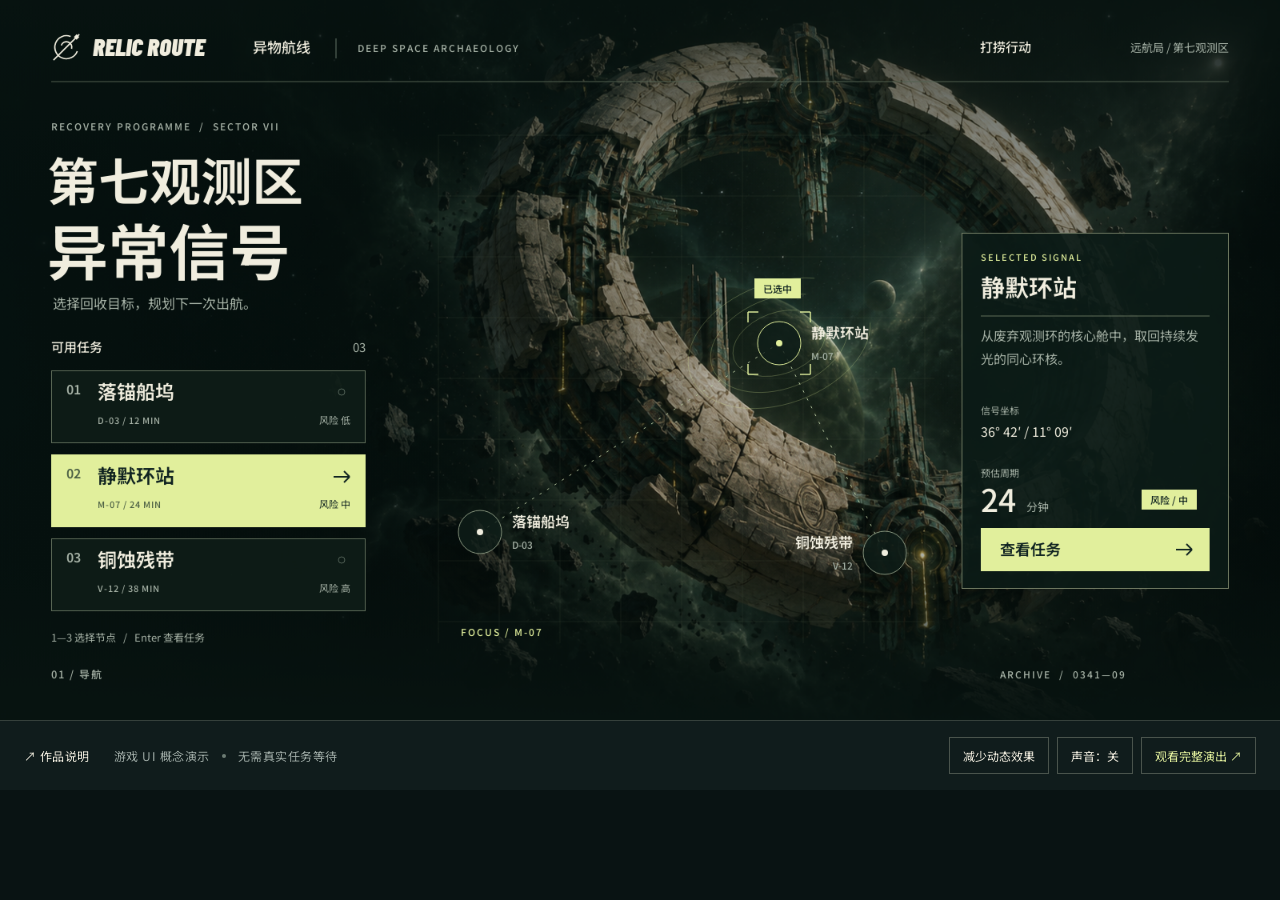
==== demo/index.html @ 28699451 "Create Relic Route game UI and motion portfolio" ====
<!doctype html>
<html lang="zh-CN">
<head>
  <meta charset="UTF-8"><meta name="viewport" content="width=device-width, initial-scale=1">
  <meta name="theme-color" content="#101c1c">
  <meta name="description" content="异物航线：深空考古游戏 UI 与动效概念作品。体验任务选择、航线确认和遗物领取。">
  <title>异物航线 · RELIC ROUTE — 可交互原型</title>
  <link rel="stylesheet" href="style.css">
</head>
<body>
  <main>
    <div class="portrait-note">本作品按 PC 游戏的 16:9 界面设计。手机建议横屏观看，或在作品页查看界面图与短片。</div>
    <div id="stage" class="stage" aria-label="异物航线游戏界面">
      <canvas id="game" width="1600" height="900" aria-hidden="true"></canvas>
      <div id="controls" class="controls"></div>
      <section class="sr-only" aria-label="当前界面信息"><h1 id="screen-title">载入异物航线</h1><p id="screen-description"></p></section>
      <div class="loading" id="loading"><span class="loading-symbol">◎</span><p>正在建立航线</p><small>RELIC ROUTE</small></div>
    </div>
    <div class="demo-bar">
      <a href="../index.html" class="back-link">↗ 作品说明</a>
      <span class="demo-label">游戏 UI 概念演示 <i></i> 无需真实任务等待</span>
      <div class="demo-actions">
        <button id="motion" aria-pressed="false">减少动态效果</button>
        <button id="sound" aria-pressed="false">声音：关</button>
        <button id="film">观看完整演出 <span>↗</span></button>
      </div>
    </div>
    <div id="film-controls" class="film-controls" hidden>
      <button id="pause-film">暂停</button><label>演出时间<input type="range" id="film-time" min="0" max="30" step="0.1" value="0"></label><output id="film-time-label">00:00 / 00:30</output><button id="exit-film">返回操作</button>
    </div>
    <details id="studio" hidden><summary>作品导出工具</summary><p>使用项目的本地服务保存四张原生界面图和完整演出。导出内容与交互原型共用画面与时间轴。</p><button id="export-frames">保存四张界面图</button><button id="export-film">录制 30 秒演出</button><output id="export-status" role="status"></output></details>
    <p id="announcement" class="sr-only" aria-live="polite"></p>
  </main>
  <script src="app.js"></script>
</body>
</html>
---- demo/style.css ----
@font-face{font-family:Archive;src:url('assets/fonts/RelicSansSC.woff2') format('woff2');font-weight:100 900;font-display:swap}
@font-face{font-family:Route;src:url('assets/fonts/BarlowCondensed-BlackItalic.ttf') format('truetype');font-weight:900;font-display:swap}
:root{color-scheme:dark;--acid:#e1ef9c;--paper:#f1eddf;--muted:#9da9a4}
*{box-sizing:border-box}body{margin:0;background:#091313;color:var(--paper);font-family:Archive,'PingFang SC','Microsoft YaHei',sans-serif}main{max-width:1920px;margin:auto}.stage{position:relative;width:100%;aspect-ratio:16/9;overflow:hidden;background:#101c1c}canvas{display:block;width:100%;height:100%}.controls{position:absolute;inset:0}.game-button{position:absolute;border:0;padding:0;background:transparent;color:transparent;cursor:pointer;border-radius:2px;touch-action:manipulation}.game-button:focus-visible{outline:3px solid var(--acid);outline-offset:5px}.game-button:disabled{cursor:default}.demo-bar{display:flex;align-items:center;gap:24px;padding:16px 24px;background:#101c1c;border-top:1px solid #35403b;font-size:12px;letter-spacing:.04em}.demo-bar a{color:var(--paper);text-decoration:none}.back-link{white-space:nowrap}.demo-label{color:var(--muted);display:flex;align-items:center;gap:12px}.demo-label i{width:4px;height:4px;border-radius:50%;background:#6c7b73}.demo-actions{margin-left:auto;display:flex;align-items:center;gap:8px}button{font:inherit}button:not(.game-button){padding:9px 13px;border:1px solid #49534c;background:transparent;color:var(--paper);cursor:pointer}button:not(.game-button):hover,button[aria-pressed=true]:not(.game-button){background:#283832;border-color:#a7b388}#film{color:var(--acid)}button:focus-visible,a:focus-visible,input:focus-visible,summary:focus-visible{outline:2px solid var(--acid);outline-offset:4px}.film-controls{display:flex;gap:16px;align-items:center;padding:12px 24px;background:#172520}.film-controls[hidden],details[hidden]{display:none}.film-controls label{display:flex;align-items:center;gap:18px;flex:1;font-size:12px}.film-controls input{width:100%;accent-color:var(--acid)}.film-controls output{font-size:12px;white-space:nowrap}details{padding:24px;background:#152620;font-size:13px}summary{cursor:pointer}details p{color:var(--muted)}details button{margin:8px}#export-status{display:block;margin:8px;color:var(--acid)}.sr-only{position:absolute;width:1px;height:1px;margin:-1px;padding:0;overflow:hidden;clip:rect(0,0,0,0);white-space:nowrap;border:0}.loading{position:absolute;inset:0;display:grid;align-content:center;justify-items:center;background:#101c1c;z-index:2;font-size:16px}.loading-symbol{font-size:56px;color:var(--acid)}.loading small{font-family:Route,sans-serif;letter-spacing:.15em}.loading[hidden]{display:none}.portrait-note{display:none;font-size:12px;line-height:1.7;padding:16px;color:var(--muted);background:#152620}
@media(max-width:900px){.demo-bar{gap:12px;flex-wrap:wrap;padding:12px}.demo-label{display:none}.demo-actions{gap:5px}button:not(.game-button){padding:10px 9px;font-size:12px}.film-controls{flex-wrap:wrap;padding:12px}.film-controls label{flex-basis:55%}}
@media(max-width:700px) and (orientation:portrait){.portrait-note{display:block}.demo-actions{margin-left:0}.stage{min-width:700px}main{overflow:auto}.demo-bar{min-width:0;position:sticky;left:0}}
@media(prefers-reduced-motion:reduce){*{scroll-behavior:auto}}
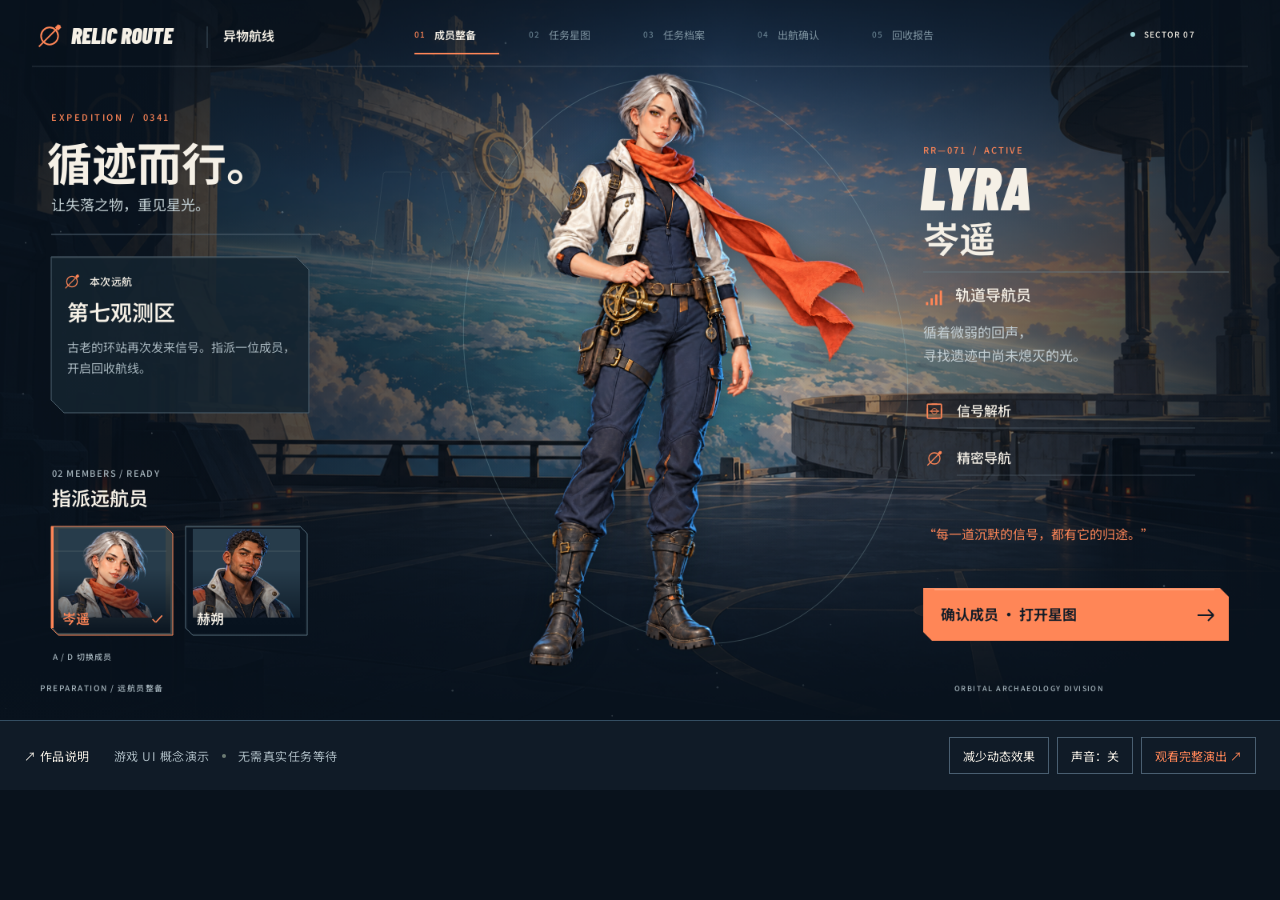
==== commit a86f3fbd: "Redesign Relic Route with characters and cinematic UI" ====
--- a/demo/index.html
+++ b/demo/index.html
@@ -2,8 +2,8 @@
 <html lang="zh-CN">
 <head>
   <meta charset="UTF-8"><meta name="viewport" content="width=device-width, initial-scale=1">
-  <meta name="theme-color" content="#101c1c">
-  <meta name="description" content="异物航线：深空考古游戏 UI 与动效概念作品。体验任务选择、航线确认和遗物领取。">
+  <meta name="theme-color" content="#101b27">
+  <meta name="description" content="异物航线：角色、界面与动态演出。指派远航员，选择航线，揭开遗物的故事。">
   <title>异物航线 · RELIC ROUTE — 可交互原型</title>
   <link rel="stylesheet" href="style.css">
 </head>
@@ -28,7 +28,7 @@
     <div id="film-controls" class="film-controls" hidden>
       <button id="pause-film">暂停</button><label>演出时间<input type="range" id="film-time" min="0" max="30" step="0.1" value="0"></label><output id="film-time-label">00:00 / 00:30</output><button id="exit-film">返回操作</button>
     </div>
-    <details id="studio" hidden><summary>作品导出工具</summary><p>使用项目的本地服务保存四张原生界面图和完整演出。导出内容与交互原型共用画面与时间轴。</p><button id="export-frames">保存四张界面图</button><button id="export-film">录制 30 秒演出</button><output id="export-status" role="status"></output></details>
+    <details id="studio" hidden><summary>作品导出工具</summary><p>使用项目的本地服务保存五张原生界面图和完整演出。导出内容与交互原型共用画面与时间轴。</p><button id="export-frames">保存五张界面图</button><button id="export-film">录制 30 秒演出</button><output id="export-status" role="status"></output></details>
     <p id="announcement" class="sr-only" aria-live="polite"></p>
   </main>
   <script src="app.js"></script>
--- a/demo/style.css
+++ b/demo/style.css
@@ -1,7 +1,7 @@
 @font-face{font-family:Archive;src:url('assets/fonts/RelicSansSC.woff2') format('woff2');font-weight:100 900;font-display:swap}
 @font-face{font-family:Route;src:url('assets/fonts/BarlowCondensed-BlackItalic.ttf') format('truetype');font-weight:900;font-display:swap}
-:root{color-scheme:dark;--acid:#e1ef9c;--paper:#f1eddf;--muted:#9da9a4}
-*{box-sizing:border-box}body{margin:0;background:#091313;color:var(--paper);font-family:Archive,'PingFang SC','Microsoft YaHei',sans-serif}main{max-width:1920px;margin:auto}.stage{position:relative;width:100%;aspect-ratio:16/9;overflow:hidden;background:#101c1c}canvas{display:block;width:100%;height:100%}.controls{position:absolute;inset:0}.game-button{position:absolute;border:0;padding:0;background:transparent;color:transparent;cursor:pointer;border-radius:2px;touch-action:manipulation}.game-button:focus-visible{outline:3px solid var(--acid);outline-offset:5px}.game-button:disabled{cursor:default}.demo-bar{display:flex;align-items:center;gap:24px;padding:16px 24px;background:#101c1c;border-top:1px solid #35403b;font-size:12px;letter-spacing:.04em}.demo-bar a{color:var(--paper);text-decoration:none}.back-link{white-space:nowrap}.demo-label{color:var(--muted);display:flex;align-items:center;gap:12px}.demo-label i{width:4px;height:4px;border-radius:50%;background:#6c7b73}.demo-actions{margin-left:auto;display:flex;align-items:center;gap:8px}button{font:inherit}button:not(.game-button){padding:9px 13px;border:1px solid #49534c;background:transparent;color:var(--paper);cursor:pointer}button:not(.game-button):hover,button[aria-pressed=true]:not(.game-button){background:#283832;border-color:#a7b388}#film{color:var(--acid)}button:focus-visible,a:focus-visible,input:focus-visible,summary:focus-visible{outline:2px solid var(--acid);outline-offset:4px}.film-controls{display:flex;gap:16px;align-items:center;padding:12px 24px;background:#172520}.film-controls[hidden],details[hidden]{display:none}.film-controls label{display:flex;align-items:center;gap:18px;flex:1;font-size:12px}.film-controls input{width:100%;accent-color:var(--acid)}.film-controls output{font-size:12px;white-space:nowrap}details{padding:24px;background:#152620;font-size:13px}summary{cursor:pointer}details p{color:var(--muted)}details button{margin:8px}#export-status{display:block;margin:8px;color:var(--acid)}.sr-only{position:absolute;width:1px;height:1px;margin:-1px;padding:0;overflow:hidden;clip:rect(0,0,0,0);white-space:nowrap;border:0}.loading{position:absolute;inset:0;display:grid;align-content:center;justify-items:center;background:#101c1c;z-index:2;font-size:16px}.loading-symbol{font-size:56px;color:var(--acid)}.loading small{font-family:Route,sans-serif;letter-spacing:.15em}.loading[hidden]{display:none}.portrait-note{display:none;font-size:12px;line-height:1.7;padding:16px;color:var(--muted);background:#152620}
+:root{color-scheme:dark;--acid:#ff8657;--paper:#f5f0e6;--muted:#a7b6be}
+*{box-sizing:border-box}body{margin:0;background:#09121c;color:var(--paper);font-family:Archive,'PingFang SC','Microsoft YaHei',sans-serif}main{max-width:1920px;margin:auto}.stage{position:relative;width:100%;aspect-ratio:16/9;overflow:hidden;background:#101b27}canvas{display:block;width:100%;height:100%}.controls{position:absolute;inset:0}.game-button{position:absolute;border:0;padding:0;background:transparent;color:transparent;cursor:pointer;border-radius:2px;touch-action:manipulation}.game-button:focus-visible{outline:3px solid var(--acid);outline-offset:5px}.game-button:disabled{cursor:default}.demo-bar{display:flex;align-items:center;gap:24px;padding:16px 24px;background:#101b27;border-top:1px solid #344e62;font-size:12px;letter-spacing:.04em}.demo-bar a{color:var(--paper);text-decoration:none}.back-link{white-space:nowrap}.demo-label{color:var(--muted);display:flex;align-items:center;gap:12px}.demo-label i{width:4px;height:4px;border-radius:50%;background:#6c7b73}.demo-actions{margin-left:auto;display:flex;align-items:center;gap:8px}button{font:inherit}button:not(.game-button){padding:9px 13px;border:1px solid #495e70;background:transparent;color:var(--paper);cursor:pointer}button:not(.game-button):hover,button[aria-pressed=true]:not(.game-button){background:#263e53;border-color:#ff8657}#film{color:var(--acid)}button:focus-visible,a:focus-visible,input:focus-visible,summary:focus-visible{outline:2px solid var(--acid);outline-offset:4px}.film-controls{display:flex;gap:16px;align-items:center;padding:12px 24px;background:#14283b}.film-controls[hidden],details[hidden]{display:none}.film-controls label{display:flex;align-items:center;gap:18px;flex:1;font-size:12px}.film-controls input{width:100%;accent-color:var(--acid)}.film-controls output{font-size:12px;white-space:nowrap}details{padding:24px;background:#132536;font-size:13px}summary{cursor:pointer}details p{color:var(--muted)}details button{margin:8px}#export-status{display:block;margin:8px;color:var(--acid)}.sr-only{position:absolute;width:1px;height:1px;margin:-1px;padding:0;overflow:hidden;clip:rect(0,0,0,0);white-space:nowrap;border:0}.loading{position:absolute;inset:0;display:grid;align-content:center;justify-items:center;background:#101b27;z-index:2;font-size:16px}.loading-symbol{font-size:56px;color:var(--acid)}.loading small{font-family:Route,sans-serif;letter-spacing:.15em}.loading[hidden]{display:none}.portrait-note{display:none;font-size:12px;line-height:1.7;padding:16px;color:var(--muted);background:#132536}
 @media(max-width:900px){.demo-bar{gap:12px;flex-wrap:wrap;padding:12px}.demo-label{display:none}.demo-actions{gap:5px}button:not(.game-button){padding:10px 9px;font-size:12px}.film-controls{flex-wrap:wrap;padding:12px}.film-controls label{flex-basis:55%}}
 @media(max-width:700px) and (orientation:portrait){.portrait-note{display:block}.demo-actions{margin-left:0}.stage{min-width:700px}main{overflow:auto}.demo-bar{min-width:0;position:sticky;left:0}}
 @media(prefers-reduced-motion:reduce){*{scroll-behavior:auto}}
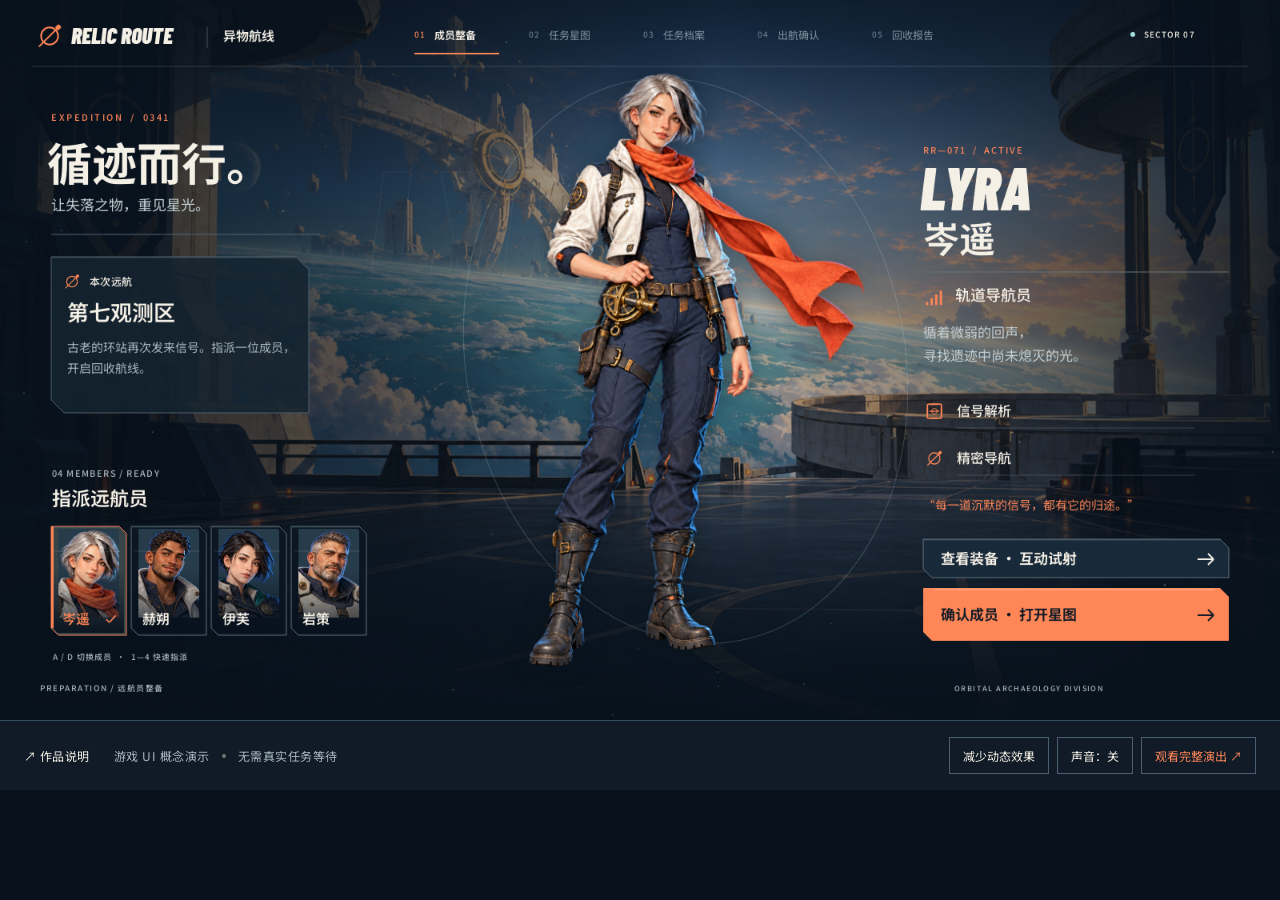
==== commit 6668a663: "Add four-member crew and interactive weapon effects" ====
--- a/demo/index.html
+++ b/demo/index.html
@@ -5,7 +5,7 @@
   <meta name="theme-color" content="#101b27">
   <meta name="description" content="异物航线：角色、界面与动态演出。指派远航员，选择航线，揭开遗物的故事。">
   <title>异物航线 · RELIC ROUTE — 可交互原型</title>
-  <link rel="stylesheet" href="style.css">
+  <link rel="stylesheet" href="style.css?v=3.0.0">
 </head>
 <body>
   <main>
@@ -26,11 +26,12 @@
       </div>
     </div>
     <div id="film-controls" class="film-controls" hidden>
-      <button id="pause-film">暂停</button><label>演出时间<input type="range" id="film-time" min="0" max="30" step="0.1" value="0"></label><output id="film-time-label">00:00 / 00:30</output><button id="exit-film">返回操作</button>
+      <button id="pause-film">暂停</button><label>演出时间<input type="range" id="film-time" min="0" max="40" step="0.1" value="0"></label><output id="film-time-label">00:00 / 00:40</output><button id="exit-film">返回操作</button>
     </div>
-    <details id="studio" hidden><summary>作品导出工具</summary><p>使用项目的本地服务保存五张原生界面图和完整演出。导出内容与交互原型共用画面与时间轴。</p><button id="export-frames">保存五张界面图</button><button id="export-film">录制 30 秒演出</button><output id="export-status" role="status"></output></details>
+    <details id="studio" hidden><summary>作品导出工具</summary><p>使用项目的本地服务保存六张原生界面图和完整演出。导出内容与交互原型共用画面与时间轴。</p><button id="export-frames">保存六张界面图</button><button id="export-film">录制 40 秒演出</button><output id="export-status" role="status"></output></details>
     <p id="announcement" class="sr-only" aria-live="polite"></p>
   </main>
-  <script src="app.js"></script>
+  <script src="weapons.js?v=3.0.0"></script>
+  <script src="app.js?v=3.0.0"></script>
 </body>
 </html>
--- a/demo/style.css
+++ b/demo/style.css
@@ -1,4 +1,4 @@
-@font-face{font-family:Archive;src:url('assets/fonts/RelicSansSC.woff2') format('woff2');font-weight:100 900;font-display:swap}
+@font-face{font-family:Archive;src:url('assets/fonts/RelicSansSC.woff2?v=3.0.0') format('woff2');font-weight:100 900;font-display:swap}
 @font-face{font-family:Route;src:url('assets/fonts/BarlowCondensed-BlackItalic.ttf') format('truetype');font-weight:900;font-display:swap}
 :root{color-scheme:dark;--acid:#ff8657;--paper:#f5f0e6;--muted:#a7b6be}
 *{box-sizing:border-box}body{margin:0;background:#09121c;color:var(--paper);font-family:Archive,'PingFang SC','Microsoft YaHei',sans-serif}main{max-width:1920px;margin:auto}.stage{position:relative;width:100%;aspect-ratio:16/9;overflow:hidden;background:#101b27}canvas{display:block;width:100%;height:100%}.controls{position:absolute;inset:0}.game-button{position:absolute;border:0;padding:0;background:transparent;color:transparent;cursor:pointer;border-radius:2px;touch-action:manipulation}.game-button:focus-visible{outline:3px solid var(--acid);outline-offset:5px}.game-button:disabled{cursor:default}.demo-bar{display:flex;align-items:center;gap:24px;padding:16px 24px;background:#101b27;border-top:1px solid #344e62;font-size:12px;letter-spacing:.04em}.demo-bar a{color:var(--paper);text-decoration:none}.back-link{white-space:nowrap}.demo-label{color:var(--muted);display:flex;align-items:center;gap:12px}.demo-label i{width:4px;height:4px;border-radius:50%;background:#6c7b73}.demo-actions{margin-left:auto;display:flex;align-items:center;gap:8px}button{font:inherit}button:not(.game-button){padding:9px 13px;border:1px solid #495e70;background:transparent;color:var(--paper);cursor:pointer}button:not(.game-button):hover,button[aria-pressed=true]:not(.game-button){background:#263e53;border-color:#ff8657}#film{color:var(--acid)}button:focus-visible,a:focus-visible,input:focus-visible,summary:focus-visible{outline:2px solid var(--acid);outline-offset:4px}.film-controls{display:flex;gap:16px;align-items:center;padding:12px 24px;background:#14283b}.film-controls[hidden],details[hidden]{display:none}.film-controls label{display:flex;align-items:center;gap:18px;flex:1;font-size:12px}.film-controls input{width:100%;accent-color:var(--acid)}.film-controls output{font-size:12px;white-space:nowrap}details{padding:24px;background:#132536;font-size:13px}summary{cursor:pointer}details p{color:var(--muted)}details button{margin:8px}#export-status{display:block;margin:8px;color:var(--acid)}.sr-only{position:absolute;width:1px;height:1px;margin:-1px;padding:0;overflow:hidden;clip:rect(0,0,0,0);white-space:nowrap;border:0}.loading{position:absolute;inset:0;display:grid;align-content:center;justify-items:center;background:#101b27;z-index:2;font-size:16px}.loading-symbol{font-size:56px;color:var(--acid)}.loading small{font-family:Route,sans-serif;letter-spacing:.15em}.loading[hidden]{display:none}.portrait-note{display:none;font-size:12px;line-height:1.7;padding:16px;color:var(--muted);background:#132536}
